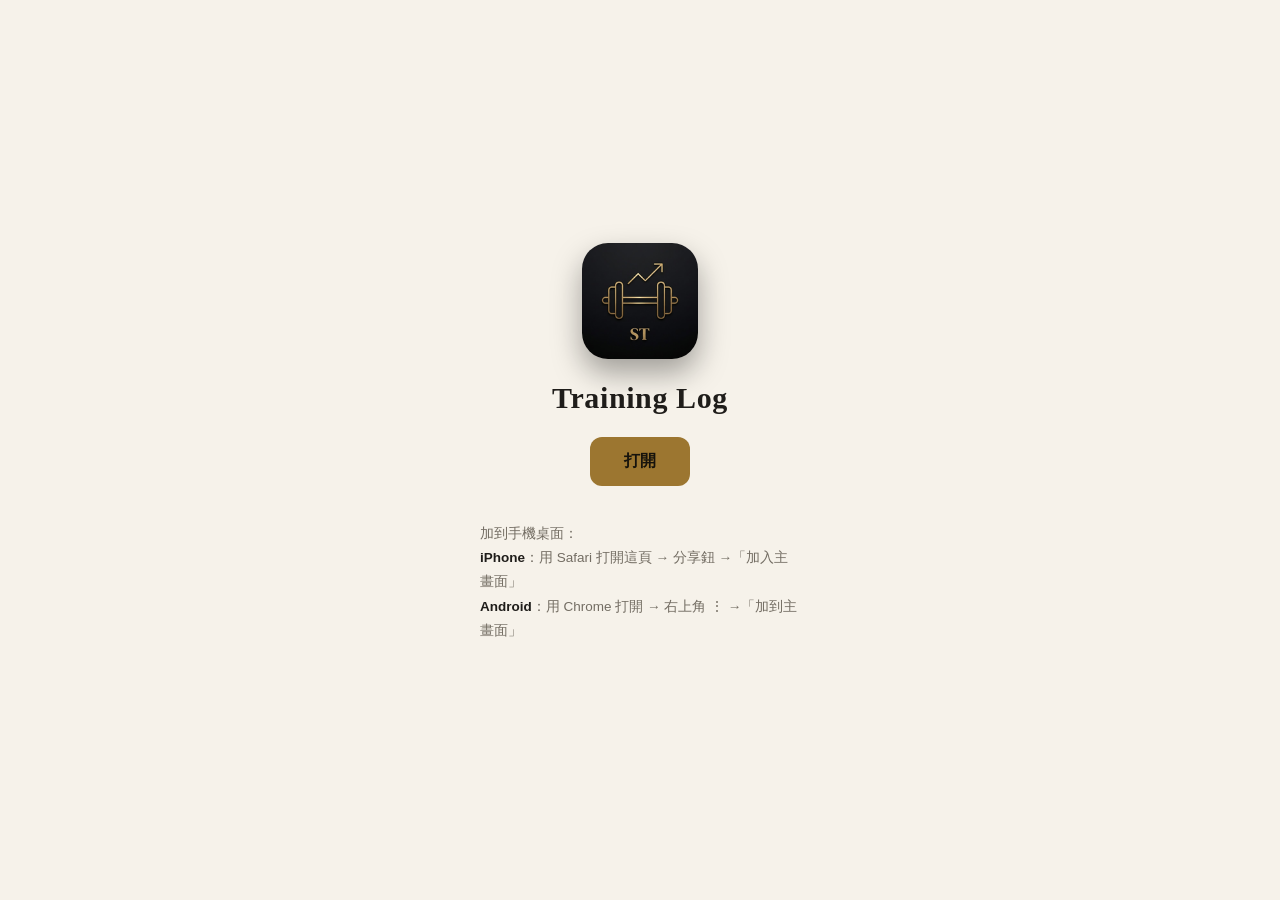
==== index.html @ 94d291ff "Publish the Training Log home-screen entry page and icons" ====
<!doctype html>
<html lang="zh-Hant">
<head>
<meta charset="utf-8">
<meta name="viewport" content="width=device-width,initial-scale=1,viewport-fit=cover">
<title>Training Log</title>
<!-- 加入主畫面：icon、名稱 -->
<link rel="apple-touch-icon" href="apple-touch-icon.png">
<link rel="icon" type="image/png" sizes="192x192" href="icon-192.png">
<link rel="manifest" href="manifest.webmanifest">
<meta name="apple-mobile-web-app-capable" content="yes">
<meta name="mobile-web-app-capable" content="yes">
<meta name="apple-mobile-web-app-title" content="Training Log">
<meta name="apple-mobile-web-app-status-bar-style" content="black-translucent">
<meta name="theme-color" content="#14161b">
<style>
 :root{--bg:#121318;--ink:#efe6d4;--dust:#9c958a;--gold:#c8a35d}
 @media (prefers-color-scheme: light){:root{--bg:#f6f2ea;--ink:#1f1d1a;--dust:#736d63;--gold:#9c7630}}
 *{box-sizing:border-box}
 body{margin:0;min-height:100vh;display:flex;flex-direction:column;align-items:center;justify-content:center;gap:22px;padding:24px;background:var(--bg);color:var(--ink);font-family:-apple-system,"PingFang TC","Noto Sans TC",sans-serif;text-align:center}
 img{width:116px;height:116px;border-radius:26px;box-shadow:0 14px 30px rgba(0,0,0,.35)}
 h1{margin:0;font-family:Georgia,"Times New Roman",serif;font-size:30px;font-weight:600;letter-spacing:.02em}
 a.go{display:inline-block;padding:14px 34px;border-radius:12px;background:var(--gold);color:#16130c;font-weight:700;text-decoration:none;font-size:16px}
 .tip{max-width:320px;color:var(--dust);font-size:13.5px;line-height:1.8;text-align:left}
 .tip b{color:var(--ink);font-weight:600}
 body.launch .tip,body.launch a.go{display:none}
 body.launch p.wait{display:block}
 p.wait{display:none;color:var(--dust);font-size:13px;letter-spacing:.12em;margin:0}
</style>
</head>
<body>
<img src="apple-touch-icon.png" alt="">
<h1>Training Log</h1>
<a class="go" id="go" href="#">打開</a>
<p class="wait">載入中…</p>
<p class="tip">加到手機桌面：<br><b>iPhone</b>：用 Safari 打開這頁 → 分享鈕 →「加入主畫面」<br><b>Android</b>：用 Chrome 打開 → 右上角 ⋮ →「加到主畫面」</p>
<script>
 // 正式的 App（Google Apps Script）；這一頁只負責主畫面的 icon 與名稱
 var APP='https://script.google.com/macros/s/AKfycbxDWZ1124FQDlu1KshJsARIdvC5_BvFB0hkfL5W878RJ477UChN2mzhdn8EptuJ38ro/exec';
 document.getElementById('go').href=APP;
 // 從主畫面打開：直接進 App；在瀏覽器裡打開：先顯示這頁，方便「加入主畫面」
 var standalone=window.navigator.standalone===true||(window.matchMedia&&matchMedia('(display-mode: standalone)').matches);
 if(standalone||/[?&]go\b/.test(location.search)){document.body.classList.add('launch');location.replace(APP);}
</script>
</body>
</html>
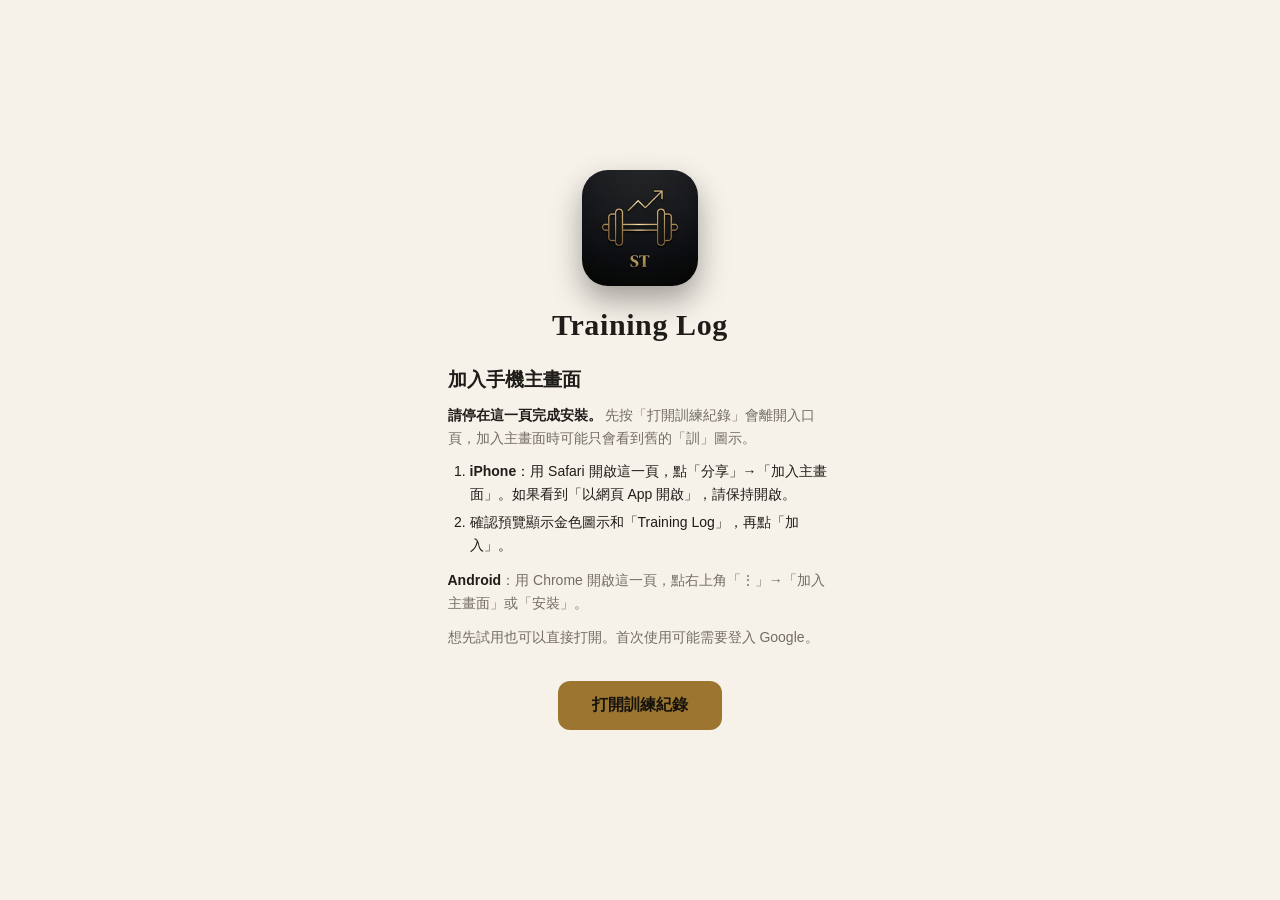
==== commit 1e0bf285: "Clarify home-screen installation and avoid broken launch image" ====
--- a/index.html
+++ b/index.html
@@ -21,26 +21,40 @@
  img{width:116px;height:116px;border-radius:26px;box-shadow:0 14px 30px rgba(0,0,0,.35)}
  h1{margin:0;font-family:Georgia,"Times New Roman",serif;font-size:30px;font-weight:600;letter-spacing:.02em}
  a.go{display:inline-block;padding:14px 34px;border-radius:12px;background:var(--gold);color:#16130c;font-weight:700;text-decoration:none;font-size:16px}
- .tip{max-width:320px;color:var(--dust);font-size:13.5px;line-height:1.8;text-align:left}
- .tip b{color:var(--ink);font-weight:600}
- body.launch .tip,body.launch a.go{display:none}
- body.launch p.wait{display:block}
- p.wait{display:none;color:var(--dust);font-size:13px;letter-spacing:.12em;margin:0}
+ .install{width:min(100%,385px);text-align:left;line-height:1.65;font-size:14px}
+ .install h2{font-size:19px;margin:0 0 8px}
+ .install p{margin:0 0 10px;color:var(--dust)}
+ .install strong{color:var(--ink)}
+ .install ol{margin:0 0 12px;padding-inline-start:22px}
+ .install li+li{margin-top:5px}
+ .wait{margin:0;color:var(--dust);font-size:14px}
+ body.launch .brand,body.launch .install{display:none}
 </style>
 </head>
 <body>
-<img src="apple-touch-icon.png" alt="">
+<img class="brand" src="apple-touch-icon.png" alt="" width="116" height="116" hidden onload="this.hidden=false">
 <h1>Training Log</h1>
-<a class="go" id="go" href="#">打開</a>
-<p class="wait">載入中…</p>
-<p class="tip">加到手機桌面：<br><b>iPhone</b>：用 Safari 打開這頁 → 分享鈕 →「加入主畫面」<br><b>Android</b>：用 Chrome 打開 → 右上角 ⋮ →「加到主畫面」</p>
+<p class="wait" id="wait" role="status" hidden>正在開啟訓練紀錄。首次使用可能會跳到 Google 登入畫面。</p>
+<section class="install" aria-labelledby="install-title">
+ <h2 id="install-title">加入手機主畫面</h2>
+ <p><strong>請停在這一頁完成安裝。</strong> 先按「打開訓練紀錄」會離開入口頁，加入主畫面時可能只會看到舊的「訓」圖示。</p>
+ <ol>
+  <li><strong>iPhone</strong>：用 Safari 開啟這一頁，點「分享」→「加入主畫面」。如果看到「以網頁 App 開啟」，請保持開啟。</li>
+  <li>確認預覽顯示金色圖示和「Training Log」，再點「加入」。</li>
+ </ol>
+ <p><strong>Android</strong>：用 Chrome 開啟這一頁，點右上角「⋮」→「加入主畫面」或「安裝」。</p>
+ <p>想先試用也可以直接打開。首次使用可能需要登入 Google。</p>
+</section>
+<a class="go" id="go" href="https://script.google.com/macros/s/AKfycbxDWZ1124FQDlu1KshJsARIdvC5_BvFB0hkfL5W878RJ477UChN2mzhdn8EptuJ38ro/exec">打開訓練紀錄</a>
 <script>
- // 正式的 App（Google Apps Script）；這一頁只負責主畫面的 icon 與名稱
- var APP='https://script.google.com/macros/s/AKfycbxDWZ1124FQDlu1KshJsARIdvC5_BvFB0hkfL5W878RJ477UChN2mzhdn8EptuJ38ro/exec';
- document.getElementById('go').href=APP;
- // 從主畫面打開：直接進 App；在瀏覽器裡打開：先顯示這頁，方便「加入主畫面」
- var standalone=window.navigator.standalone===true||(window.matchMedia&&matchMedia('(display-mode: standalone)').matches);
- if(standalone||/[?&]go\b/.test(location.search)){document.body.classList.add('launch');location.replace(APP);}
+ const openLink = document.getElementById('go');
+ const standalone = navigator.standalone === true || window.matchMedia('(display-mode: standalone)').matches;
+ if (standalone || new URLSearchParams(location.search).has('go')) {
+   document.body.classList.add('launch');
+   document.getElementById('wait').hidden = false;
+   openLink.textContent = '手動開啟訓練紀錄';
+   location.replace(openLink.href);
+ }
 </script>
 </body>
 </html>
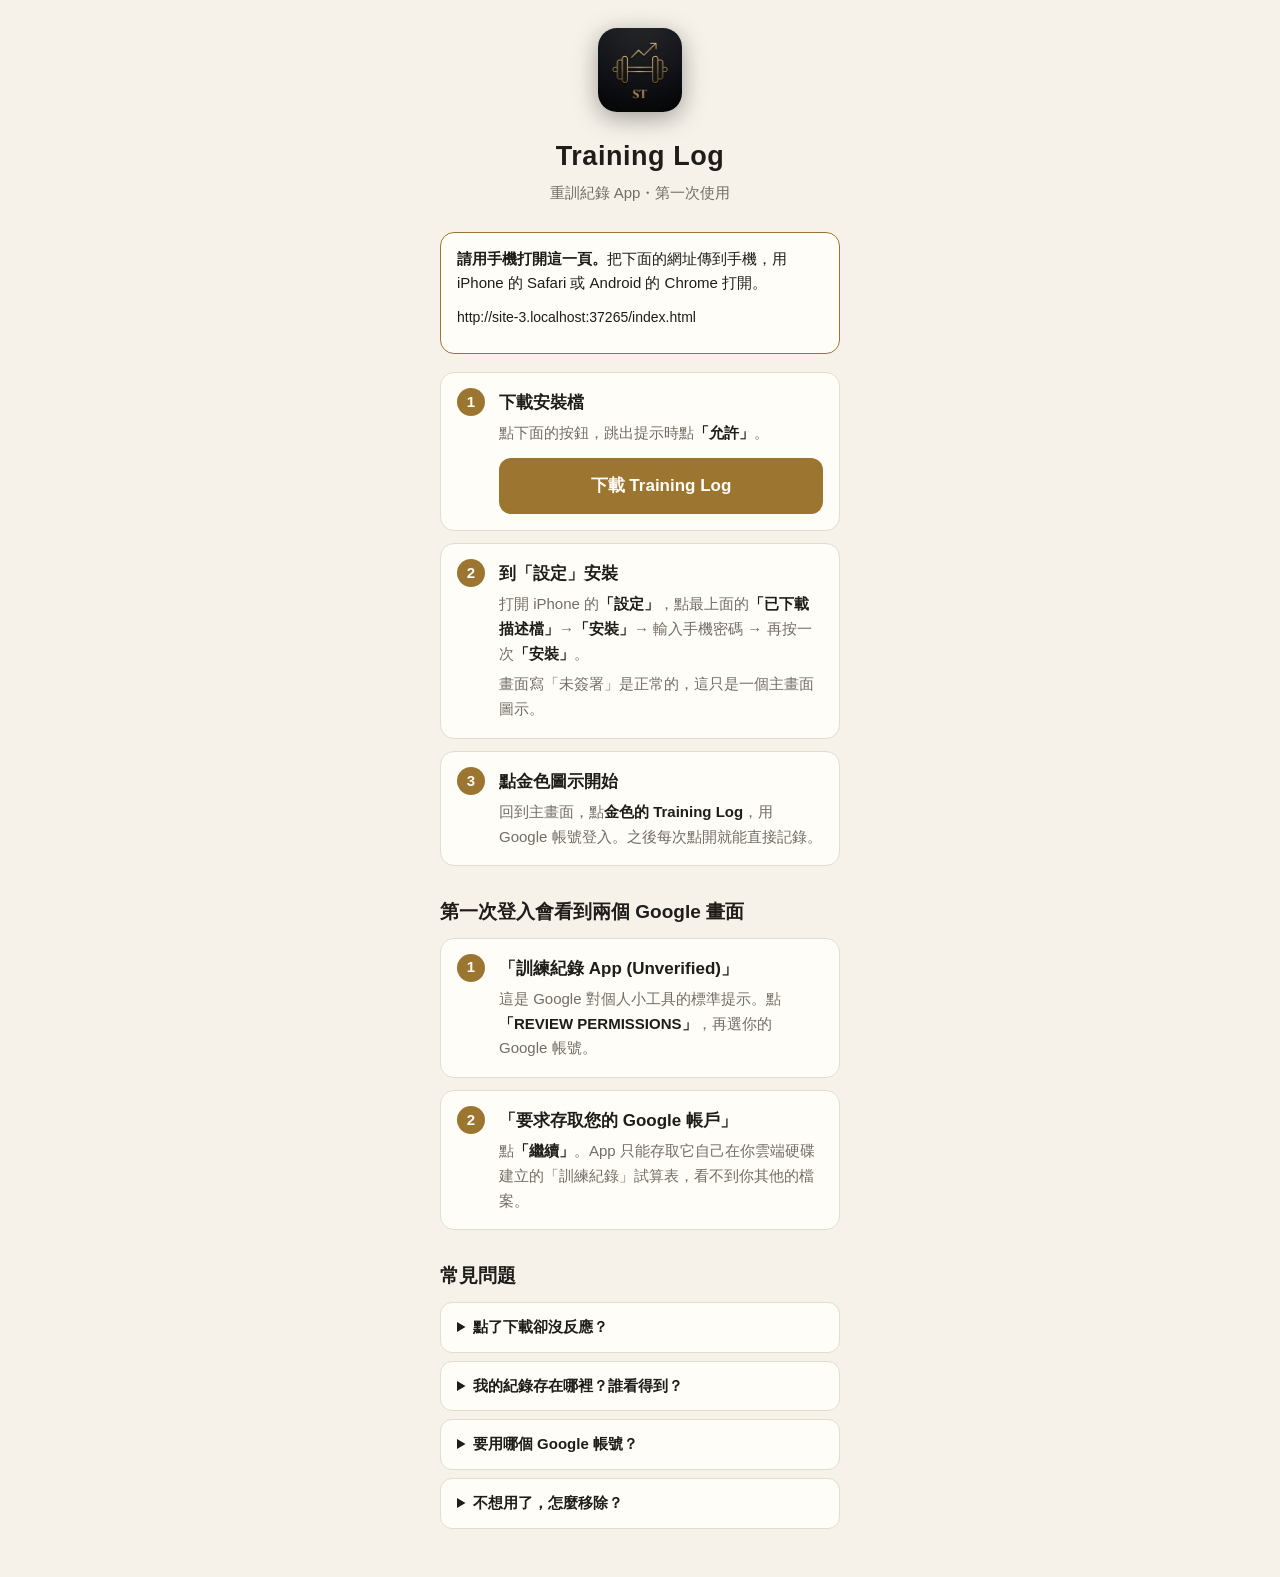
==== commit 2a362ece: "首頁改成第一次使用指南（下載描述檔、安裝、Google 授權說明）" ====
--- a/index.html
+++ b/index.html
@@ -3,58 +3,160 @@
 <head>
 <meta charset="utf-8">
 <meta name="viewport" content="width=device-width,initial-scale=1,viewport-fit=cover">
-<title>Training Log</title>
-<!-- 加入主畫面：icon、名稱 -->
+<title>Training Log｜第一次使用</title>
 <link rel="apple-touch-icon" href="apple-touch-icon.png">
 <link rel="icon" type="image/png" sizes="192x192" href="icon-192.png">
-<link rel="manifest" href="manifest.webmanifest">
-<meta name="apple-mobile-web-app-capable" content="yes">
-<meta name="mobile-web-app-capable" content="yes">
-<meta name="apple-mobile-web-app-title" content="Training Log">
-<meta name="apple-mobile-web-app-status-bar-style" content="black-translucent">
-<meta name="theme-color" content="#14161b">
+<meta name="theme-color" content="#121318">
+<script>
+  // LINE 內建瀏覽器裝不了描述檔：自動改用 Safari 打開
+  (function () {
+    var ua = navigator.userAgent;
+    if (/ Line\//.test(ua) && location.search.indexOf('openExternalBrowser') < 0) {
+      location.replace(location.pathname + '?openExternalBrowser=1');
+    }
+  })();
+</script>
 <style>
- :root{--bg:#121318;--ink:#efe6d4;--dust:#9c958a;--gold:#c8a35d}
- @media (prefers-color-scheme: light){:root{--bg:#f6f2ea;--ink:#1f1d1a;--dust:#736d63;--gold:#9c7630}}
- *{box-sizing:border-box}
- body{margin:0;min-height:100vh;display:flex;flex-direction:column;align-items:center;justify-content:center;gap:22px;padding:24px;background:var(--bg);color:var(--ink);font-family:-apple-system,"PingFang TC","Noto Sans TC",sans-serif;text-align:center}
- img{width:116px;height:116px;border-radius:26px;box-shadow:0 14px 30px rgba(0,0,0,.35)}
- h1{margin:0;font-family:Georgia,"Times New Roman",serif;font-size:30px;font-weight:600;letter-spacing:.02em}
- a.go{display:inline-block;padding:14px 34px;border-radius:12px;background:var(--gold);color:#16130c;font-weight:700;text-decoration:none;font-size:16px}
- .install{width:min(100%,385px);text-align:left;line-height:1.65;font-size:14px}
- .install h2{font-size:19px;margin:0 0 8px}
- .install p{margin:0 0 10px;color:var(--dust)}
- .install strong{color:var(--ink)}
- .install ol{margin:0 0 12px;padding-inline-start:22px}
- .install li+li{margin-top:5px}
- .wait{margin:0;color:var(--dust);font-size:14px}
- body.launch .brand,body.launch .install{display:none}
+  :root{--bg:#121318;--card:#1b1d24;--line:#2a2d36;--ink:#efe6d4;--dust:#9c958a;--gold:#c8a35d;--on-gold:#16130c}
+  @media (prefers-color-scheme: light){:root{--bg:#f6f2ea;--card:#fffdf8;--line:#e4dccd;--ink:#1f1d1a;--dust:#736d63;--gold:#9c7630;--on-gold:#fffdf8}}
+  *{box-sizing:border-box}
+  body{margin:0;background:var(--bg);color:var(--ink);font:16px/1.65 -apple-system,BlinkMacSystemFont,"PingFang TC","Noto Sans TC",sans-serif;-webkit-text-size-adjust:100%}
+  main{max-width:440px;margin:0 auto;padding:calc(28px + env(safe-area-inset-top)) 20px calc(40px + env(safe-area-inset-bottom))}
+  header{text-align:center;margin-bottom:26px}
+  header img{width:84px;height:84px;border-radius:19px;box-shadow:0 6px 24px rgba(0,0,0,.35)}
+  h1{font-size:27px;margin:14px 0 2px;letter-spacing:.02em}
+  .sub{margin:0;color:var(--dust);font-size:15px}
+  .note{background:var(--card);border:1px solid var(--gold);border-radius:14px;padding:14px 16px;margin-bottom:18px;font-size:15px}
+  .note p{margin:0 0 10px}
+  ol.steps{list-style:none;margin:0;padding:0;counter-reset:s}
+  ol.steps>li{counter-increment:s;position:relative;background:var(--card);border:1px solid var(--line);border-radius:14px;padding:16px 16px 16px 58px;margin-bottom:12px}
+  ol.steps>li::before{content:counter(s);position:absolute;left:16px;top:15px;width:28px;height:28px;border-radius:50%;background:var(--gold);color:var(--on-gold);font-weight:700;font-size:15px;display:flex;align-items:center;justify-content:center}
+  h2{font-size:17px;margin:0 0 4px}
+  h3{font-size:19px;margin:30px 0 10px}
+  .steps p{margin:0;color:var(--dust);font-size:15px}
+  .steps p+p{margin-top:6px}
+  b{color:var(--ink);font-weight:600}
+  .btn{display:block;width:100%;margin-top:12px;padding:14px;border:0;border-radius:12px;background:var(--gold);color:var(--on-gold);font:inherit;font-weight:700;font-size:17px;text-align:center;text-decoration:none;cursor:pointer}
+  .btn.ghost{background:transparent;color:var(--gold);border:1px solid var(--gold);font-size:15px;padding:11px}
+  details{background:var(--card);border:1px solid var(--line);border-radius:12px;padding:12px 16px;margin-bottom:8px;font-size:15px}
+  summary{cursor:pointer;font-weight:600}
+  details p{margin:8px 0 0;color:var(--dust)}
+  .url{word-break:break-all;color:var(--ink);font-size:14px}
+  [hidden]{display:none!important}
 </style>
 </head>
 <body>
-<img class="brand" src="apple-touch-icon.png" alt="" width="116" height="116" hidden onload="this.hidden=false">
-<h1>Training Log</h1>
-<p class="wait" id="wait" role="status" hidden>正在開啟訓練紀錄。首次使用可能會跳到 Google 登入畫面。</p>
-<section class="install" aria-labelledby="install-title">
- <h2 id="install-title">加入手機主畫面</h2>
- <p><strong>請停在這一頁完成安裝。</strong> 先按「打開訓練紀錄」會離開入口頁，加入主畫面時可能只會看到舊的「訓」圖示。</p>
- <ol>
-  <li><strong>iPhone</strong>：用 Safari 開啟這一頁，點「分享」→「加入主畫面」。如果看到「以網頁 App 開啟」，請保持開啟。</li>
-  <li>確認預覽顯示金色圖示和「Training Log」，再點「加入」。</li>
- </ol>
- <p><strong>Android</strong>：用 Chrome 開啟這一頁，點右上角「⋮」→「加入主畫面」或「安裝」。</p>
- <p>想先試用也可以直接打開。首次使用可能需要登入 Google。</p>
-</section>
-<a class="go" id="go" href="https://script.google.com/macros/s/AKfycbxDWZ1124FQDlu1KshJsARIdvC5_BvFB0hkfL5W878RJ477UChN2mzhdn8EptuJ38ro/exec">打開訓練紀錄</a>
+<main>
+  <header>
+    <img src="apple-touch-icon.png" alt="">
+    <h1>Training Log</h1>
+    <p class="sub">重訓紀錄 App・第一次使用</p>
+  </header>
+
+  <!-- 在 LINE 以外的 App 內建瀏覽器打開時 -->
+  <div class="note" id="inApp" hidden>
+    <p><b>請改用 Safari 打開這一頁。</b>App 內建的瀏覽器沒辦法安裝。</p>
+    <p>點右上角或右下角的選單，選「在 Safari 中打開」；或複製網址貼到 Safari。</p>
+    <button class="btn ghost" data-copy>複製這頁網址</button>
+  </div>
+
+  <!-- 用電腦打開時 -->
+  <div class="note" id="desktop" hidden>
+    <p><b>請用手機打開這一頁。</b>把下面的網址傳到手機，用 iPhone 的 Safari 或 Android 的 Chrome 打開。</p>
+    <p class="url" id="pageUrl"></p>
+  </div>
+
+  <!-- iPhone -->
+  <section id="ios">
+    <ol class="steps">
+      <li>
+        <h2>下載安裝檔</h2>
+        <p>點下面的按鈕，跳出提示時點<b>「允許」</b>。</p>
+        <a class="btn" href="TrainingLog.mobileconfig">下載 Training Log</a>
+      </li>
+      <li>
+        <h2>到「設定」安裝</h2>
+        <p>打開 iPhone 的<b>「設定」</b>，點最上面的<b>「已下載描述檔」</b>→<b>「安裝」</b>→ 輸入手機密碼 → 再按一次<b>「安裝」</b>。</p>
+        <p>畫面寫「未簽署」是正常的，這只是一個主畫面圖示。</p>
+      </li>
+      <li>
+        <h2>點金色圖示開始</h2>
+        <p>回到主畫面，點<b>金色的 Training Log</b>，用 Google 帳號登入。之後每次點開就能直接記錄。</p>
+      </li>
+    </ol>
+  </section>
+
+  <!-- Android -->
+  <section id="android" hidden>
+    <ol class="steps">
+      <li>
+        <h2>打開 App</h2>
+        <p>用 <b>Chrome</b> 點下面的按鈕，用 Google 帳號登入。</p>
+        <a class="btn" href="https://script.google.com/macros/s/AKfycbxDWZ1124FQDlu1KshJsARIdvC5_BvFB0hkfL5W878RJ477UChN2mzhdn8EptuJ38ro/exec">打開 Training Log</a>
+      </li>
+      <li>
+        <h2>加到主畫面</h2>
+        <p>點右上角的 <b>⋮</b> →<b>「加到主畫面」</b>。之後從主畫面點開就能直接記錄。</p>
+      </li>
+    </ol>
+  </section>
+
+  <h3>第一次登入會看到兩個 Google 畫面</h3>
+  <ol class="steps">
+    <li>
+      <h2>「訓練紀錄 App (Unverified)」</h2>
+      <p>這是 Google 對個人小工具的標準提示。點<b>「REVIEW PERMISSIONS」</b>，再選你的 Google 帳號。</p>
+    </li>
+    <li>
+      <h2>「要求存取您的 Google 帳戶」</h2>
+      <p>點<b>「繼續」</b>。App 只能存取它自己在你雲端硬碟建立的「訓練紀錄」試算表，看不到你其他的檔案。</p>
+    </li>
+  </ol>
+
+  <h3>常見問題</h3>
+  <details>
+    <summary>點了下載卻沒反應？</summary>
+    <p>請確認是用 <b>Safari</b> 打開這一頁（不是 LINE、Instagram 等 App 裡的瀏覽器），再點一次下載。</p>
+  </details>
+  <details>
+    <summary>我的紀錄存在哪裡？誰看得到？</summary>
+    <p>存在<b>你自己</b> Google 雲端硬碟的「訓練紀錄」試算表。只有你看得到，開發者也看不到。</p>
+  </details>
+  <details>
+    <summary>要用哪個 Google 帳號？</summary>
+    <p>建議用個人的 Gmail。學校或公司的帳號可能會被管理員擋下。</p>
+  </details>
+  <details>
+    <summary>不想用了，怎麼移除？</summary>
+    <p>到「設定」→「一般」→「VPN 與裝置管理」→ 點 Training Log →「移除描述檔」。你的紀錄還會留在你的雲端硬碟。</p>
+  </details>
+</main>
+
 <script>
- const openLink = document.getElementById('go');
- const standalone = navigator.standalone === true || window.matchMedia('(display-mode: standalone)').matches;
- if (standalone || new URLSearchParams(location.search).has('go')) {
-   document.body.classList.add('launch');
-   document.getElementById('wait').hidden = false;
-   openLink.textContent = '手動開啟訓練紀錄';
-   location.replace(openLink.href);
- }
+  (function () {
+    var ua = navigator.userAgent;
+    var isIOS = /iPhone|iPad|iPod/.test(ua) || (navigator.platform === 'MacIntel' && navigator.maxTouchPoints > 1);
+    var isAndroid = /Android/.test(ua);
+    var inApp = /FBAN|FBAV|Instagram|MicroMessenger|Line\/|Messenger|Threads/.test(ua);
+    var pageUrl = location.origin + location.pathname;
+
+    if (isAndroid) {
+      document.getElementById('ios').hidden = true;
+      document.getElementById('android').hidden = false;
+    }
+    if (inApp && isIOS) document.getElementById('inApp').hidden = false;
+    if (!isIOS && !isAndroid) {
+      document.getElementById('desktop').hidden = false;
+      document.getElementById('pageUrl').textContent = pageUrl;
+    }
+
+    var copyBtn = document.querySelector('[data-copy]');
+    copyBtn.addEventListener('click', function () {
+      var done = function () { copyBtn.textContent = '已複製，請貼到 Safari'; };
+      if (navigator.clipboard) navigator.clipboard.writeText(pageUrl).then(done, function () { prompt('複製這個網址：', pageUrl); });
+      else prompt('複製這個網址：', pageUrl);
+    });
+  })();
 </script>
 </body>
 </html>
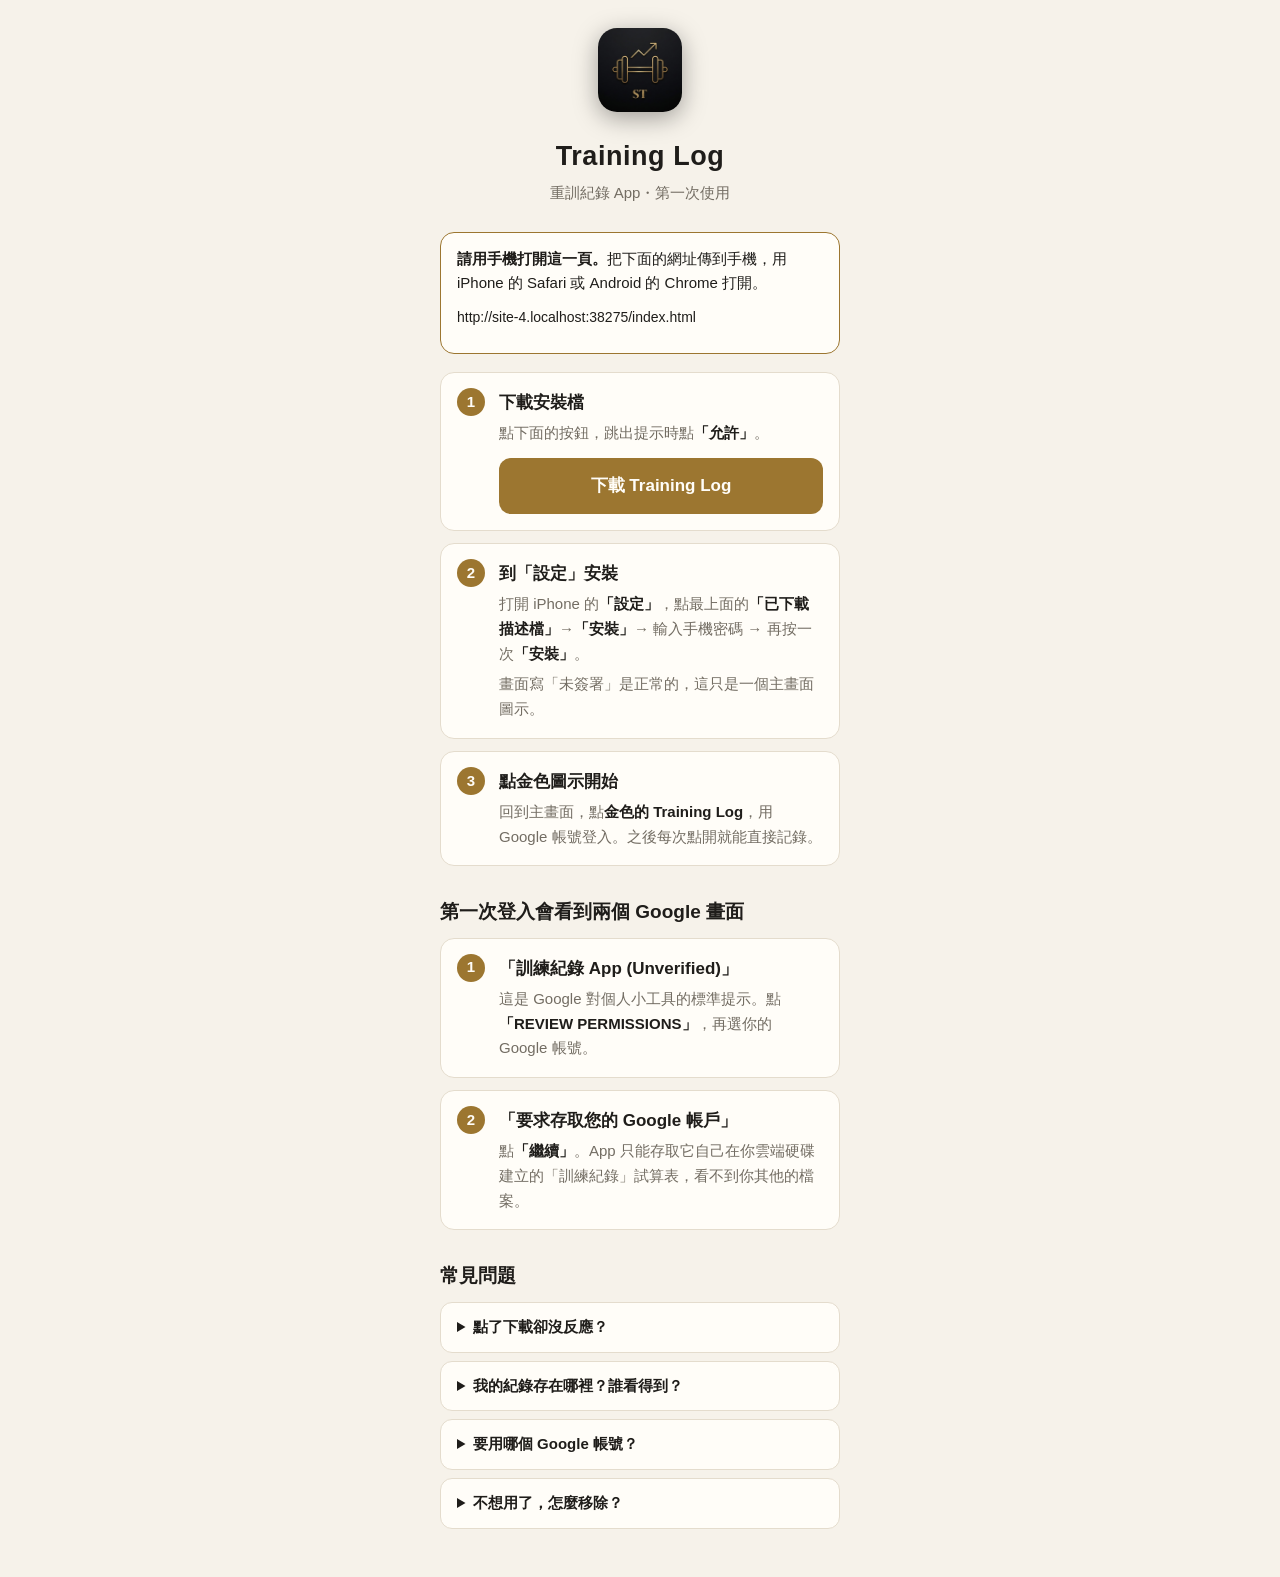
==== commit 003dcf7d: "指南頁：從舊版主畫面圖示打開時，引導改用 Safari 安裝新版並移除舊圖示" ====
--- a/index.html
+++ b/index.html
@@ -42,6 +42,8 @@
   summary{cursor:pointer;font-weight:600}
   details p{margin:8px 0 0;color:var(--dust)}
   .url{word-break:break-all;color:var(--ink);font-size:14px}
+  ol.mini{margin:0 0 4px;padding-inline-start:20px;color:var(--dust)}
+  ol.mini li+li{margin-top:4px}
   [hidden]{display:none!important}
 </style>
 </head>
@@ -52,6 +54,17 @@
     <h1>Training Log</h1>
     <p class="sub">重訓紀錄 App・第一次使用</p>
   </header>
+
+  <!-- 從舊版的主畫面圖示打開時（全螢幕模式下裝不了描述檔） -->
+  <div class="note" id="oldIcon" hidden>
+    <p><b>你點的是舊版的主畫面圖示。</b>新版要在 Safari 裡安裝：</p>
+    <ol class="mini">
+      <li>點下面的按鈕，複製這頁網址</li>
+      <li>打開 <b>Safari</b>，貼上網址前往，照下面的步驟安裝</li>
+      <li>裝好後，長按這個舊圖示 →<b>「移除 App」</b></li>
+    </ol>
+    <button class="btn ghost" data-copy>複製這頁網址</button>
+  </div>
 
   <!-- 在 LINE 以外的 App 內建瀏覽器打開時 -->
   <div class="note" id="inApp" hidden>
@@ -144,17 +157,20 @@
       document.getElementById('ios').hidden = true;
       document.getElementById('android').hidden = false;
     }
-    if (inApp && isIOS) document.getElementById('inApp').hidden = false;
+    var standalone = navigator.standalone === true || matchMedia('(display-mode: standalone)').matches;
+    if (standalone && isIOS) document.getElementById('oldIcon').hidden = false;
+    else if (inApp && isIOS) document.getElementById('inApp').hidden = false;
     if (!isIOS && !isAndroid) {
       document.getElementById('desktop').hidden = false;
       document.getElementById('pageUrl').textContent = pageUrl;
     }
 
-    var copyBtn = document.querySelector('[data-copy]');
-    copyBtn.addEventListener('click', function () {
-      var done = function () { copyBtn.textContent = '已複製，請貼到 Safari'; };
-      if (navigator.clipboard) navigator.clipboard.writeText(pageUrl).then(done, function () { prompt('複製這個網址：', pageUrl); });
-      else prompt('複製這個網址：', pageUrl);
+    Array.prototype.forEach.call(document.querySelectorAll('[data-copy]'), function (copyBtn) {
+      copyBtn.addEventListener('click', function () {
+        var done = function () { copyBtn.textContent = '已複製，請貼到 Safari'; };
+        if (navigator.clipboard) navigator.clipboard.writeText(pageUrl).then(done, function () { prompt('複製這個網址：', pageUrl); });
+        else prompt('複製這個網址：', pageUrl);
+      });
     });
   })();
 </script>
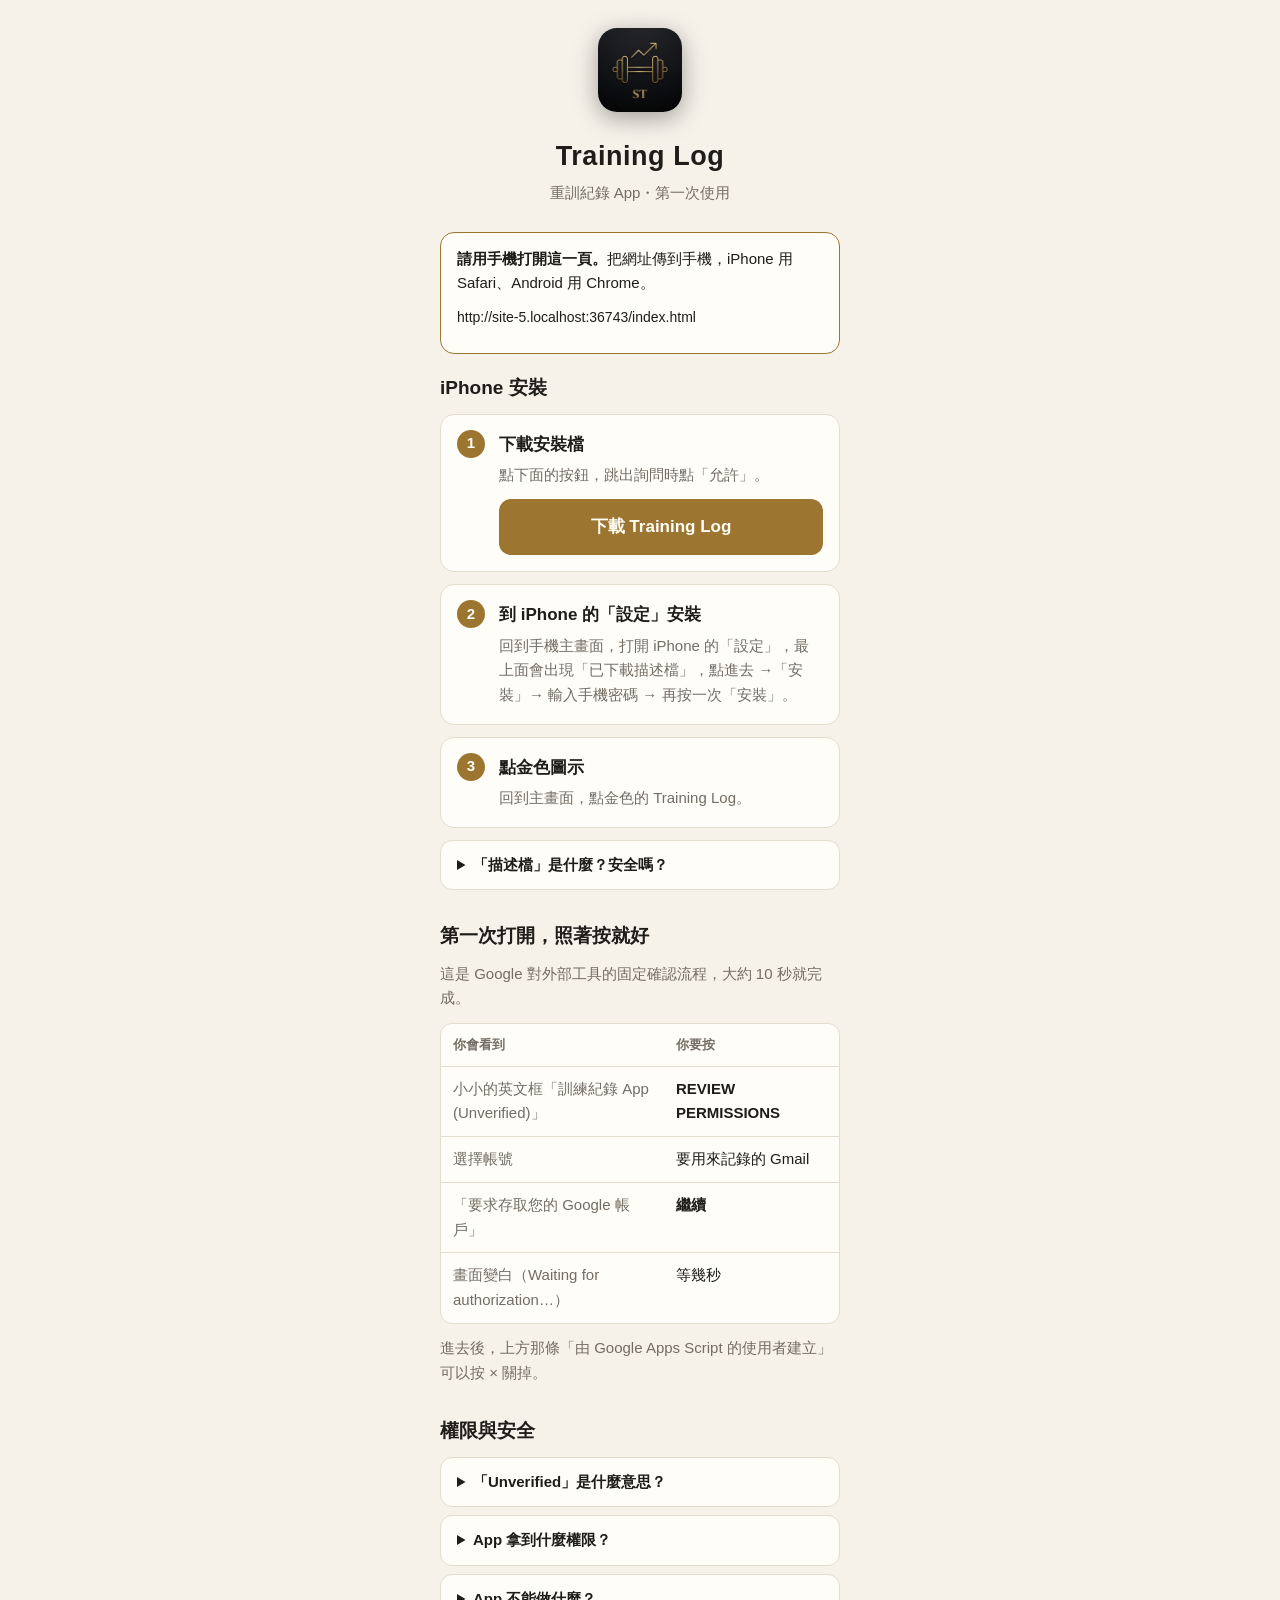
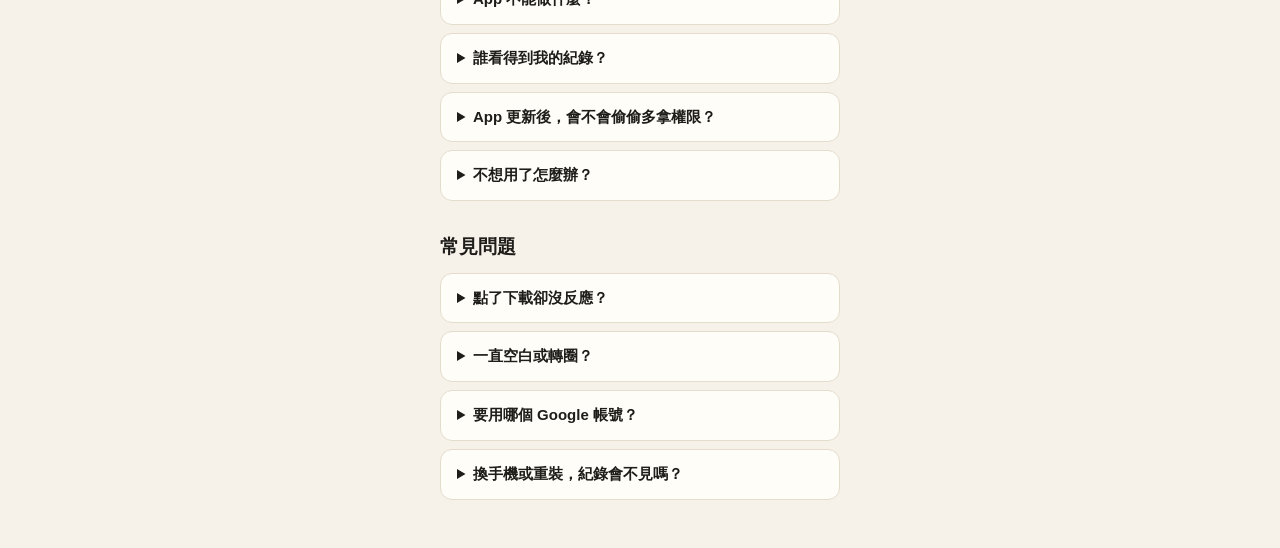
==== commit 269962e4: "改寫第一次使用指南：新文字、權限與安全、常見問題；表格窄螢幕改上下排 Co-Authored-By: Claude Opus 5.5 <noreply@anthropic.com> Claude-Se" ====
--- a/index.html
+++ b/index.html
@@ -44,6 +44,28 @@
   .url{word-break:break-all;color:var(--ink);font-size:14px}
   ol.mini{margin:0 0 4px;padding-inline-start:20px;color:var(--dust)}
   ol.mini li+li{margin-top:4px}
+  .lead{margin:0 0 12px;color:var(--dust);font-size:15px}
+  .after{margin:12px 0 0;color:var(--dust);font-size:15px}
+  details ul{margin:8px 0 0;padding-inline-start:20px;color:var(--dust)}
+  details li+li{margin-top:4px}
+  /* 「你會看到／你要按」：窄螢幕放不下就改成上下排 */
+  table.flow{width:100%;border-collapse:separate;border-spacing:0;background:var(--card);border:1px solid var(--line);border-radius:12px;overflow:hidden;font-size:15px;table-layout:fixed}
+  .flow th,.flow td{padding:10px 12px;text-align:left;vertical-align:top;overflow-wrap:anywhere}
+  .flow th{color:var(--dust);font-weight:600;font-size:13px;border-bottom:1px solid var(--line)}
+  .flow th:first-child,.flow td:first-child{width:56%}
+  .flow tr+tr td{border-top:1px solid var(--line)}
+  .flow td:first-child{color:var(--dust)}
+  @media (max-width:359px){
+    .flow thead{display:none}
+    .flow,.flow tbody,.flow tr,.flow td{display:block;width:auto!important}
+    .flow tr+tr{border-top:1px solid var(--line)}
+    .flow tr+tr td{border-top:0}
+    .flow td{padding:2px 12px}
+    .flow tr td:first-child{padding-top:10px}
+    .flow tr td:last-child{padding-bottom:10px}
+    .flow td::before{content:attr(data-h)"：";color:var(--dust);font-size:13px}
+  }
+  section>h3:first-child{margin-top:0}
   [hidden]{display:none!important}
 </style>
 </head>
@@ -57,91 +79,123 @@
 
   <!-- 從舊版的主畫面圖示打開時（全螢幕模式下裝不了描述檔） -->
   <div class="note" id="oldIcon" hidden>
-    <p><b>你點的是舊版的主畫面圖示。</b>新版要在 Safari 裡安裝：</p>
-    <ol class="mini">
-      <li>點下面的按鈕，複製這頁網址</li>
-      <li>打開 <b>Safari</b>，貼上網址前往，照下面的步驟安裝</li>
-      <li>裝好後，長按這個舊圖示 →<b>「移除 App」</b></li>
-    </ol>
+    <p><b>你點的是舊版的圖示。</b>新版要在 Safari 裡安裝：</p>
+    <p>① 點下面的按鈕複製網址<br>② 打開 Safari 貼上，照步驟安裝<br>③ 裝好後，長按這個舊圖示 →「移除 App」。</p>
     <button class="btn ghost" data-copy>複製這頁網址</button>
   </div>
 
   <!-- 在 LINE 以外的 App 內建瀏覽器打開時 -->
   <div class="note" id="inApp" hidden>
-    <p><b>請改用 Safari 打開這一頁。</b>App 內建的瀏覽器沒辦法安裝。</p>
-    <p>點右上角或右下角的選單，選「在 Safari 中打開」；或複製網址貼到 Safari。</p>
+    <p><b>請改用 Safari 打開這一頁，</b>App 裡的瀏覽器沒辦法安裝喔。</p>
+    <p>點選單裡的「在 Safari 中打開」，或複製網址貼到 Safari。</p>
     <button class="btn ghost" data-copy>複製這頁網址</button>
   </div>
 
   <!-- 用電腦打開時 -->
   <div class="note" id="desktop" hidden>
-    <p><b>請用手機打開這一頁。</b>把下面的網址傳到手機，用 iPhone 的 Safari 或 Android 的 Chrome 打開。</p>
+    <p><b>請用手機打開這一頁。</b>把網址傳到手機，iPhone 用 Safari、Android 用 Chrome。</p>
     <p class="url" id="pageUrl"></p>
   </div>
 
   <!-- iPhone -->
   <section id="ios">
+    <h3>iPhone 安裝</h3>
     <ol class="steps">
       <li>
         <h2>下載安裝檔</h2>
-        <p>點下面的按鈕，跳出提示時點<b>「允許」</b>。</p>
+        <p>點下面的按鈕，跳出詢問時點「允許」。</p>
         <a class="btn" href="TrainingLog.mobileconfig">下載 Training Log</a>
       </li>
       <li>
-        <h2>到「設定」安裝</h2>
-        <p>打開 iPhone 的<b>「設定」</b>，點最上面的<b>「已下載描述檔」</b>→<b>「安裝」</b>→ 輸入手機密碼 → 再按一次<b>「安裝」</b>。</p>
-        <p>畫面寫「未簽署」是正常的，這只是一個主畫面圖示。</p>
-      </li>
-      <li>
-        <h2>點金色圖示開始</h2>
-        <p>回到主畫面，點<b>金色的 Training Log</b>，用 Google 帳號登入。之後每次點開就能直接記錄。</p>
+        <h2>到 iPhone 的「設定」安裝</h2>
+        <p>回到手機主畫面，打開 iPhone 的「設定」，最上面會出現「已下載描述檔」，點進去 →「安裝」→ 輸入手機密碼 → 再按一次「安裝」。</p>
+      </li>
+      <li>
+        <h2>點金色圖示</h2>
+        <p>回到主畫面，點金色的 Training Log。</p>
+      </li>
+    </ol>
+    <details>
+      <summary>「描述檔」是什麼？安全嗎？</summary>
+      <p>這個描述檔只做一件事：在主畫面放一個 Training Log 圖示，點了會用全螢幕打開 App。它不會管理你的手機，也讀不到手機裡的任何資料。安裝前可以在「設定」裡先點開看內容。畫面寫「未簽署」，是因為沒有付費向 Apple 申請簽章，不影響安全。不想用了，到 iPhone 的「設定」→「一般」→「VPN 與裝置管理」就能移除。</p>
+    </details>
+  </section>
+
+  <!-- Android（取代上面的 iPhone 區塊） -->
+  <section id="android" hidden>
+    <h3>Android 安裝</h3>
+    <ol class="steps">
+      <li>
+        <h2>打開 App</h2>
+        <p>用 Chrome 點下面的按鈕，登入你的 Google 帳號。</p>
+        <a class="btn" href="https://script.google.com/macros/s/AKfycbxDWZ1124FQDlu1KshJsARIdvC5_BvFB0hkfL5W878RJ477UChN2mzhdn8EptuJ38ro/exec">打開 Training Log</a>
+      </li>
+      <li>
+        <h2>加到主畫面</h2>
+        <p>點右上角的 ⋮ →「加到主畫面」，之後從主畫面點開就好。</p>
       </li>
     </ol>
   </section>
 
-  <!-- Android -->
-  <section id="android" hidden>
-    <ol class="steps">
-      <li>
-        <h2>打開 App</h2>
-        <p>用 <b>Chrome</b> 點下面的按鈕，用 Google 帳號登入。</p>
-        <a class="btn" href="https://script.google.com/macros/s/AKfycbxDWZ1124FQDlu1KshJsARIdvC5_BvFB0hkfL5W878RJ477UChN2mzhdn8EptuJ38ro/exec">打開 Training Log</a>
-      </li>
-      <li>
-        <h2>加到主畫面</h2>
-        <p>點右上角的 <b>⋮</b> →<b>「加到主畫面」</b>。之後從主畫面點開就能直接記錄。</p>
-      </li>
-    </ol>
-  </section>
-
-  <h3>第一次登入會看到兩個 Google 畫面</h3>
-  <ol class="steps">
-    <li>
-      <h2>「訓練紀錄 App (Unverified)」</h2>
-      <p>這是 Google 對個人小工具的標準提示。點<b>「REVIEW PERMISSIONS」</b>，再選你的 Google 帳號。</p>
-    </li>
-    <li>
-      <h2>「要求存取您的 Google 帳戶」</h2>
-      <p>點<b>「繼續」</b>。App 只能存取它自己在你雲端硬碟建立的「訓練紀錄」試算表，看不到你其他的檔案。</p>
-    </li>
-  </ol>
+  <h3>第一次打開，照著按就好</h3>
+  <p class="lead">這是 Google 對外部工具的固定確認流程，大約 10 秒就完成。</p>
+  <table class="flow">
+    <thead><tr><th>你會看到</th><th>你要按</th></tr></thead>
+    <tbody>
+      <tr><td data-h="你會看到">小小的英文框「訓練紀錄 App (Unverified)」</td><td data-h="你要按"><b>REVIEW PERMISSIONS</b></td></tr>
+      <tr><td data-h="你會看到">選擇帳號</td><td data-h="你要按">要用來記錄的 Gmail</td></tr>
+      <tr><td data-h="你會看到">「要求存取您的 Google 帳戶」</td><td data-h="你要按"><b>繼續</b></td></tr>
+      <tr><td data-h="你會看到">畫面變白（Waiting for authorization…）</td><td data-h="你要按">等幾秒</td></tr>
+    </tbody>
+  </table>
+  <p class="after">進去後，上方那條「由 Google Apps Script 的使用者建立」可以按 × 關掉。</p>
+
+  <h3>權限與安全</h3>
+  <details>
+    <summary>「Unverified」是什麼意思？</summary>
+    <p>代表這個 App 沒有送 Google 做正式審查。正式審查是給公開上架、大量使用者的 App；這是朋友之間分享的個人工具，所以沒有送審。這不代表 App 有問題，只是 Google 提醒你：「這不是我們審查過的。」</p>
+  </details>
+  <details>
+    <summary>App 拿到什麼權限？</summary>
+    <p>只有一項：存取「這個 App 自己建立的檔案」，實際上就是你雲端硬碟裡一份叫「訓練紀錄」的試算表。</p>
+  </details>
+  <details>
+    <summary>App 不能做什麼？</summary>
+    <p>看不到你雲端硬碟裡的其他檔案，碰不到 Gmail、聯絡人、相簿、行事曆，也不能把資料傳到外部網站，因為它沒有對外連線的權限。</p>
+  </details>
+  <details>
+    <summary>誰看得到我的紀錄？</summary>
+    <p>只有你。試算表存在你自己的雲端硬碟，沒有分享給任何人，開發者也打不開。App 是用你的身分執行，存取的是你自己的檔案。開發者只看得到使用人數、有沒有出錯這類統計，看不到內容。</p>
+  </details>
+  <details>
+    <summary>App 更新後，會不會偷偷多拿權限？</summary>
+    <p>不會。只要 App 需要任何新權限，Google 都會重新跳出確認畫面，你同意了才算數。</p>
+  </details>
+  <details>
+    <summary>不想用了怎麼辦？</summary>
+    <ul>
+      <li>收回權限：Google 帳號 →「安全性」→「第三方應用程式和服務」→「訓練紀錄 App」→ 移除存取權</li>
+      <li>刪除資料：直接刪掉雲端硬碟裡的「訓練紀錄」試算表</li>
+      <li>移除圖示：iPhone 的「設定」→「一般」→「VPN 與裝置管理」→ 移除 Training Log</li>
+    </ul>
+  </details>
 
   <h3>常見問題</h3>
   <details>
     <summary>點了下載卻沒反應？</summary>
-    <p>請確認是用 <b>Safari</b> 打開這一頁（不是 LINE、Instagram 等 App 裡的瀏覽器），再點一次下載。</p>
-  </details>
-  <details>
-    <summary>我的紀錄存在哪裡？誰看得到？</summary>
-    <p>存在<b>你自己</b> Google 雲端硬碟的「訓練紀錄」試算表。只有你看得到，開發者也看不到。</p>
+    <p>請確認是用 Safari 打開這一頁，不是 LINE、IG 裡的瀏覽器，再點一次。</p>
+  </details>
+  <details>
+    <summary>一直空白或轉圈？</summary>
+    <p>把 App 從下往上滑掉，再點一次金色圖示。還是不行的話，截圖傳給分享給你的朋友。</p>
   </details>
   <details>
     <summary>要用哪個 Google 帳號？</summary>
-    <p>建議用個人的 Gmail。學校或公司的帳號可能會被管理員擋下。</p>
-  </details>
-  <details>
-    <summary>不想用了，怎麼移除？</summary>
-    <p>到「設定」→「一般」→「VPN 與裝置管理」→ 點 Training Log →「移除描述檔」。你的紀錄還會留在你的雲端硬碟。</p>
+    <p>建議用個人的 Gmail，學校或公司的帳號可能會被管理員擋下來。</p>
+  </details>
+  <details>
+    <summary>換手機或重裝，紀錄會不見嗎？</summary>
+    <p>不會。紀錄存在你的雲端硬碟，用同一個 Google 帳號登入就都回來了。</p>
   </details>
 </main>
 
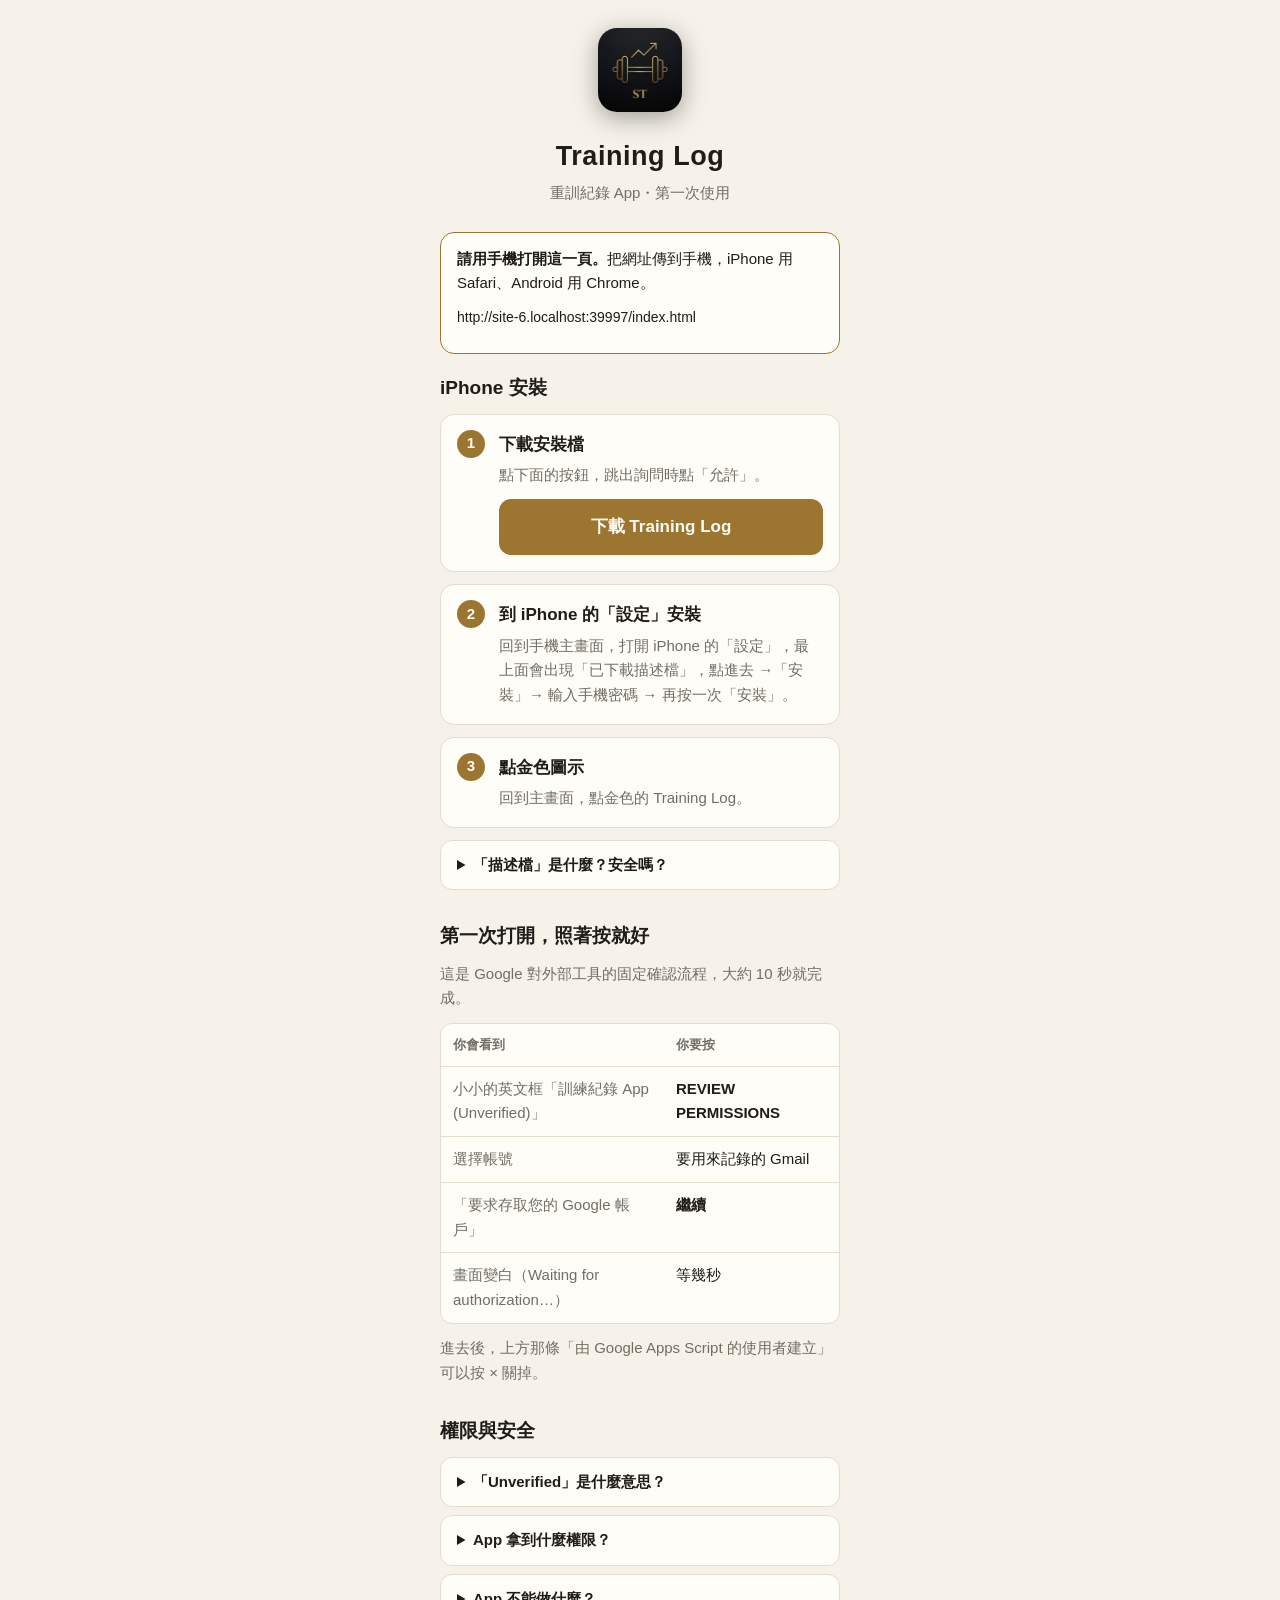
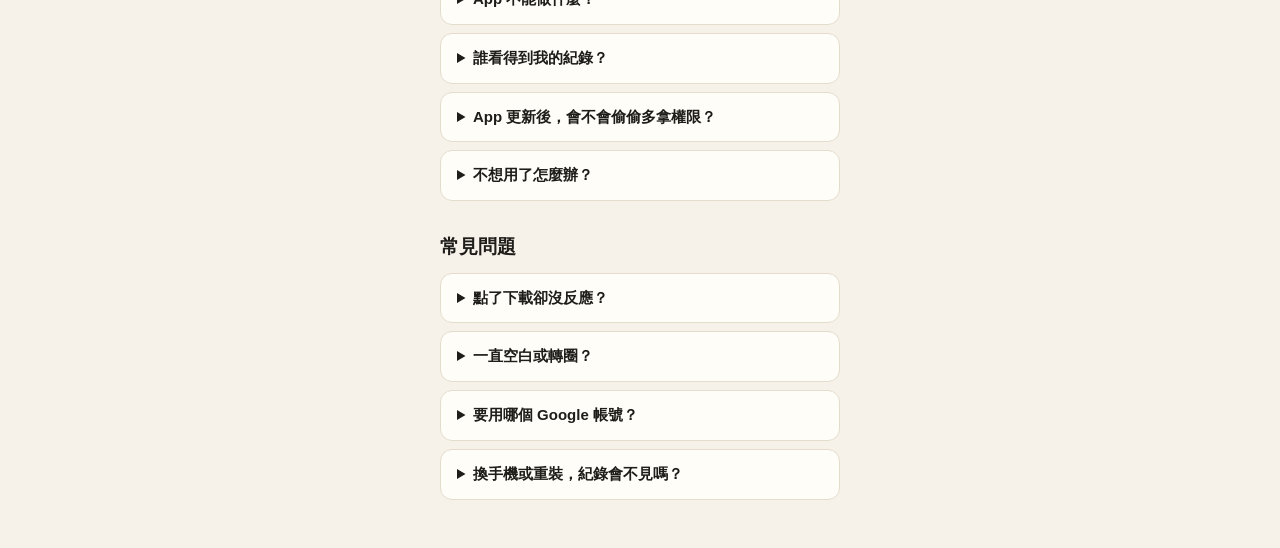
==== commit 5adbafc3: "指南頁加上分享預覽（Open Graph、meta description） Co-Authored-By: Claude Opus 5.5 <noreply@anthropic.com> Claud" ====
--- a/index.html
+++ b/index.html
@@ -4,6 +4,17 @@
 <meta charset="utf-8">
 <meta name="viewport" content="width=device-width,initial-scale=1,viewport-fit=cover">
 <title>Training Log｜第一次使用</title>
+<meta name="description" content="重訓紀錄 App。紀錄只存在你自己的 Google 雲端硬碟，只有你看得到。">
+<!-- 分享預覽（LINE、Messenger 等）：沒有這些時會抓頁面裡的文字（包含隱藏的提示框） -->
+<meta property="og:type" content="website">
+<meta property="og:site_name" content="Training Log">
+<meta property="og:title" content="Training Log｜重訓紀錄 App">
+<meta property="og:description" content="重訓紀錄 App。紀錄只存在你自己的 Google 雲端硬碟，只有你看得到。">
+<meta property="og:url" content="https://workhau185541-cpu.github.io/training-log/">
+<meta property="og:image" content="https://workhau185541-cpu.github.io/training-log/icon-512.png">
+<meta property="og:image:width" content="512">
+<meta property="og:image:height" content="512">
+<meta name="twitter:card" content="summary">
 <link rel="apple-touch-icon" href="apple-touch-icon.png">
 <link rel="icon" type="image/png" sizes="192x192" href="icon-192.png">
 <meta name="theme-color" content="#121318">
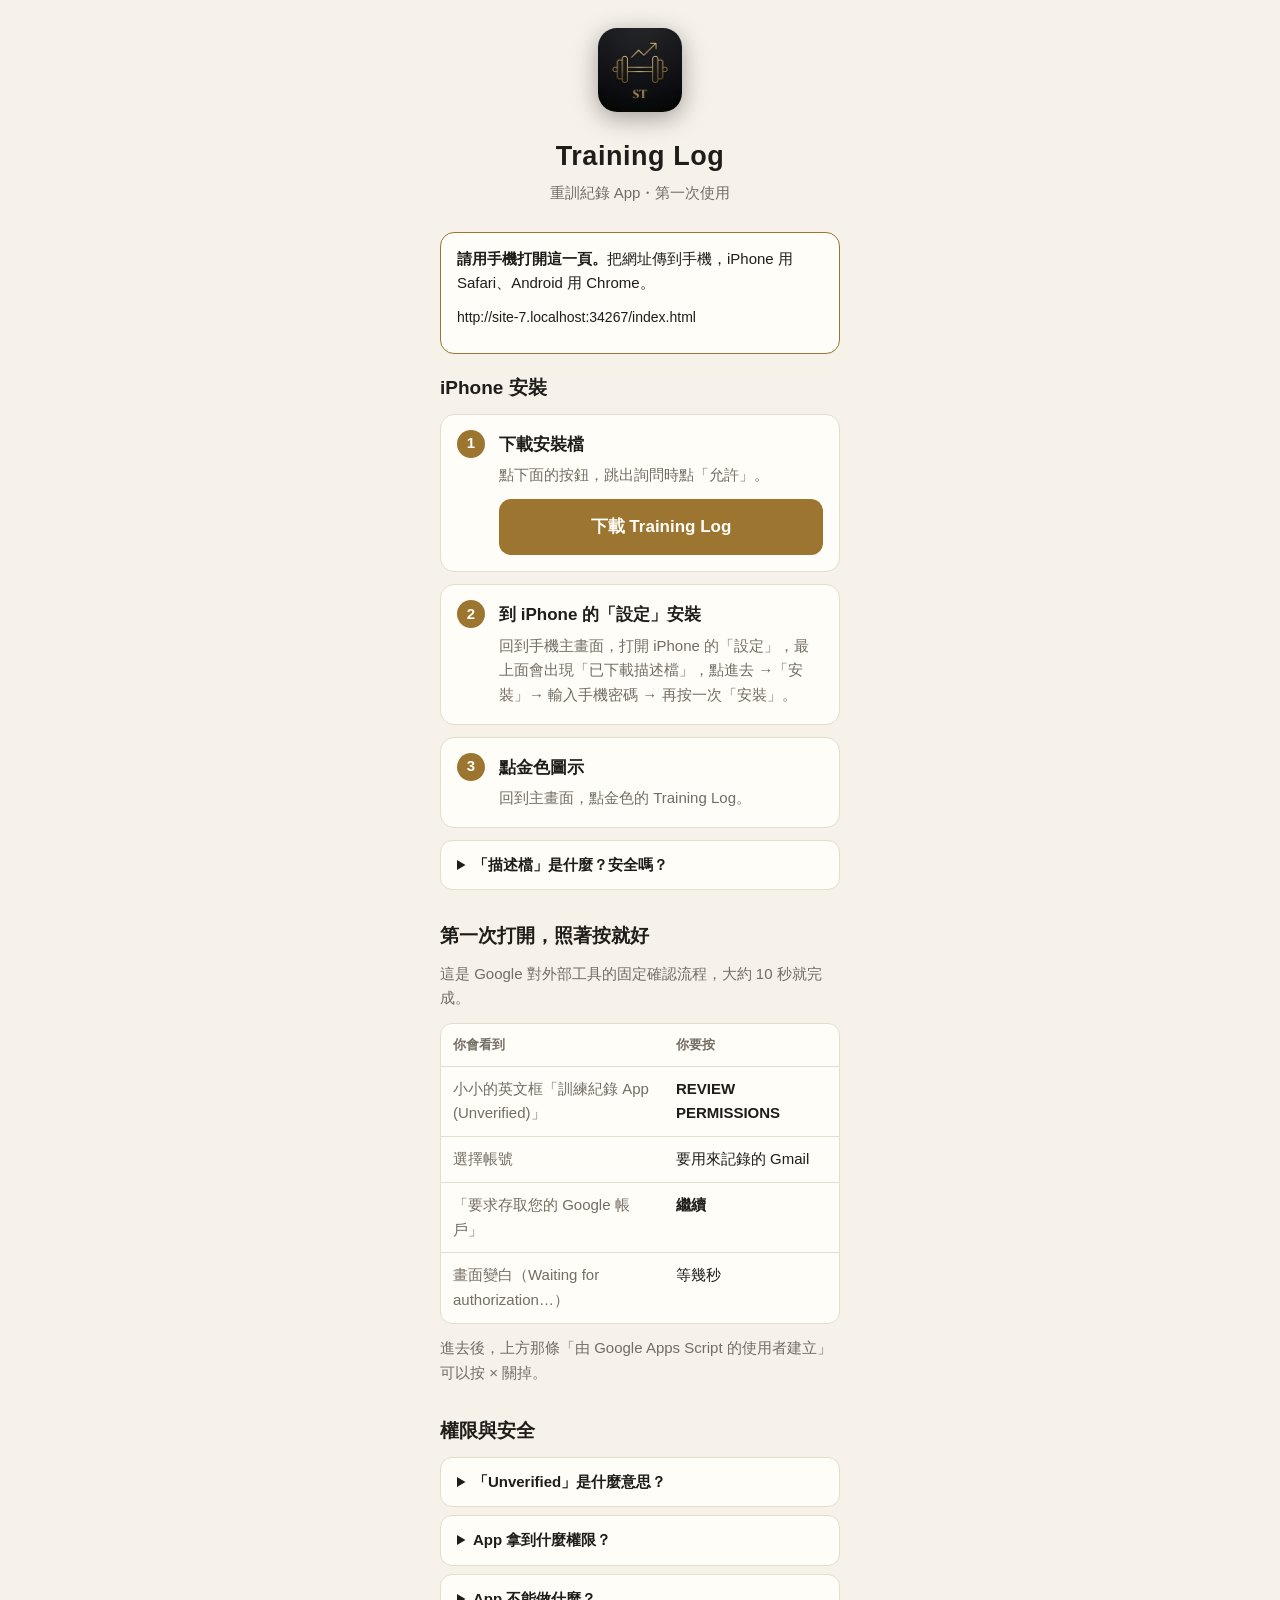
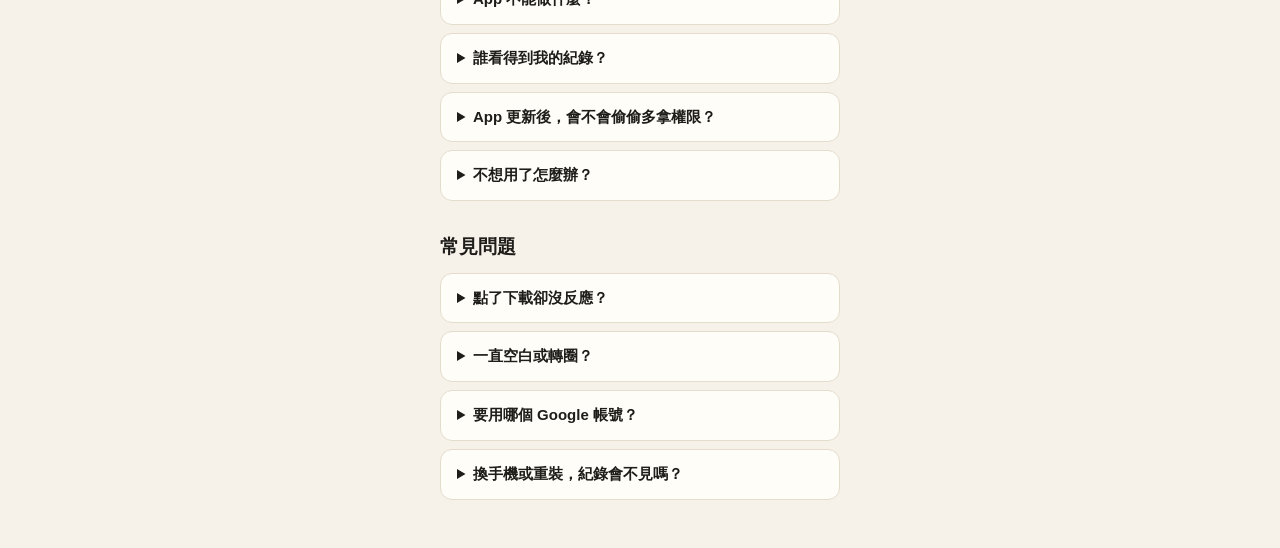
==== commit 27ac7771: "指南頁：拿掉語助詞「喔」 Co-Authored-By: Claude Opus 5.5 <noreply@anthropic.com> Claude-Session: https://claude." ====
--- a/index.html
+++ b/index.html
@@ -97,7 +97,7 @@
 
   <!-- 在 LINE 以外的 App 內建瀏覽器打開時 -->
   <div class="note" id="inApp" hidden>
-    <p><b>請改用 Safari 打開這一頁，</b>App 裡的瀏覽器沒辦法安裝喔。</p>
+    <p><b>請改用 Safari 打開這一頁，</b>App 裡的瀏覽器沒辦法安裝。</p>
     <p>點選單裡的「在 Safari 中打開」，或複製網址貼到 Safari。</p>
     <button class="btn ghost" data-copy>複製這頁網址</button>
   </div>
